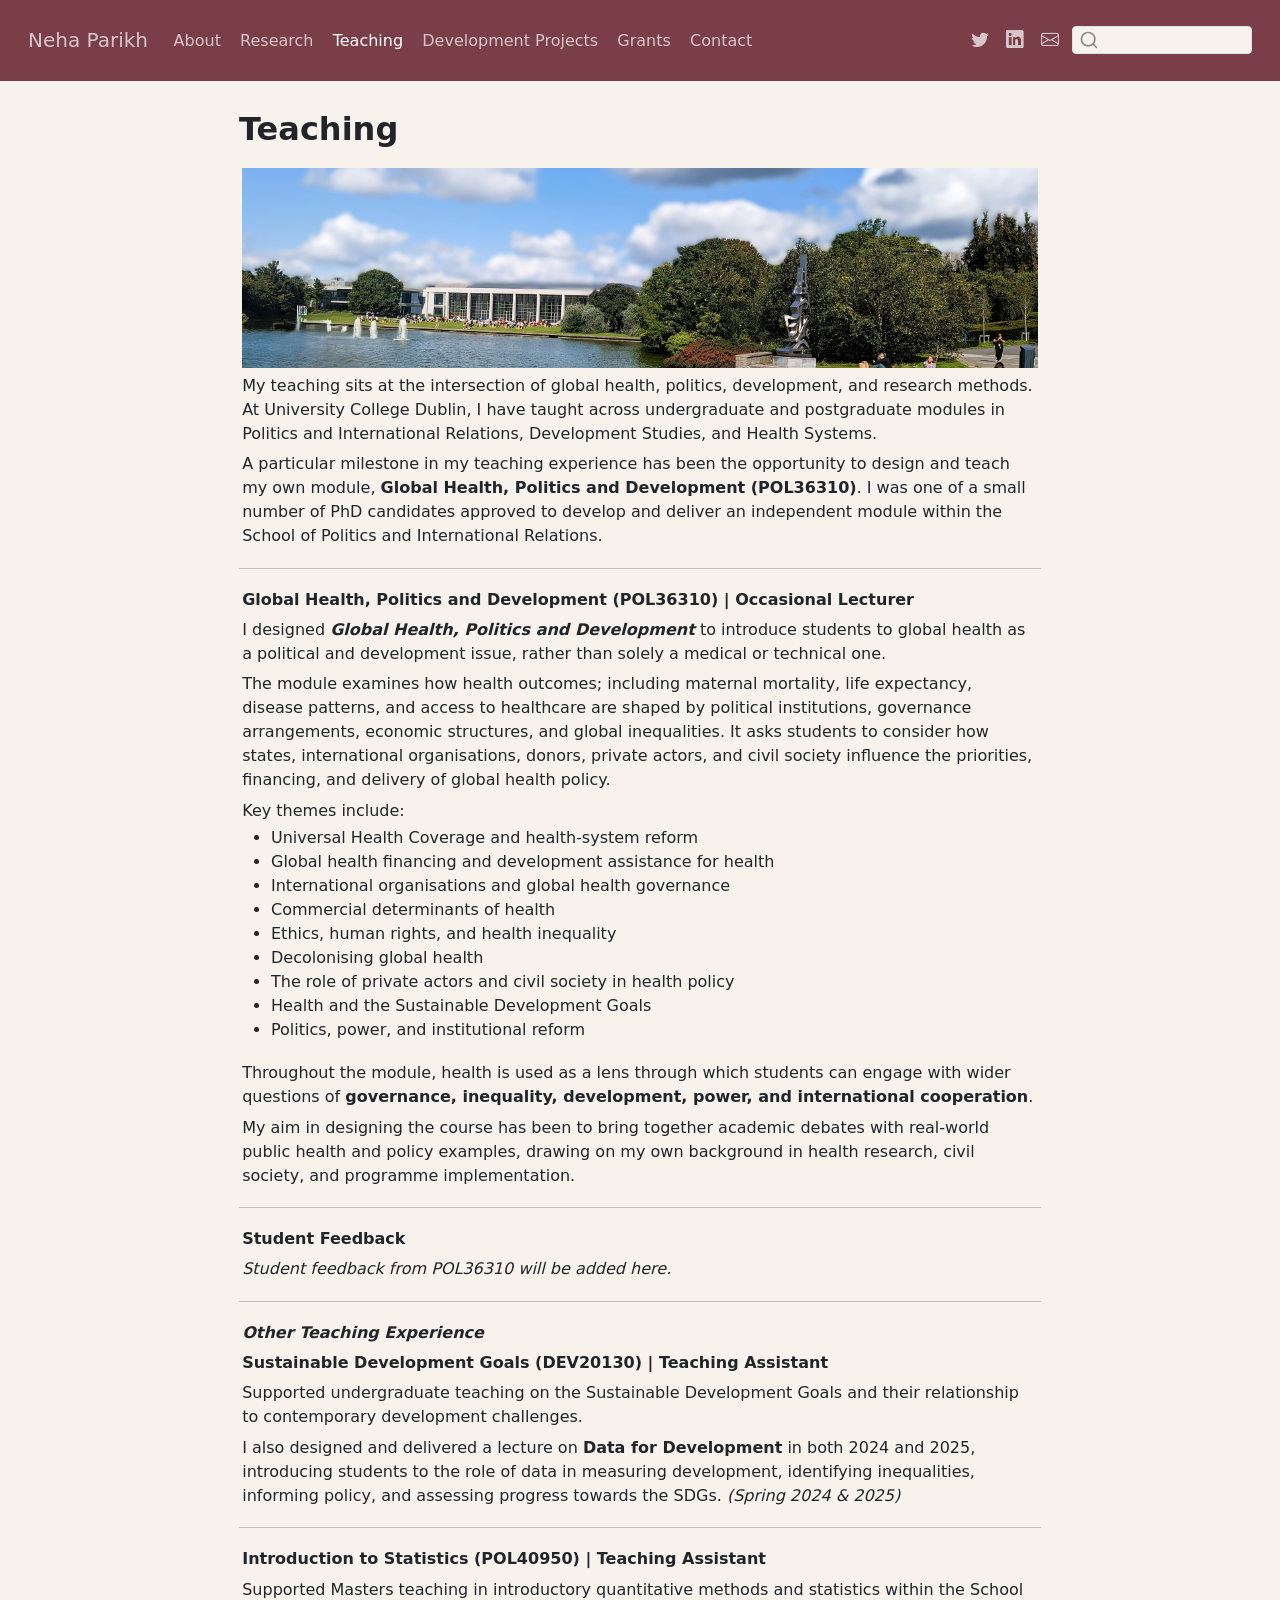
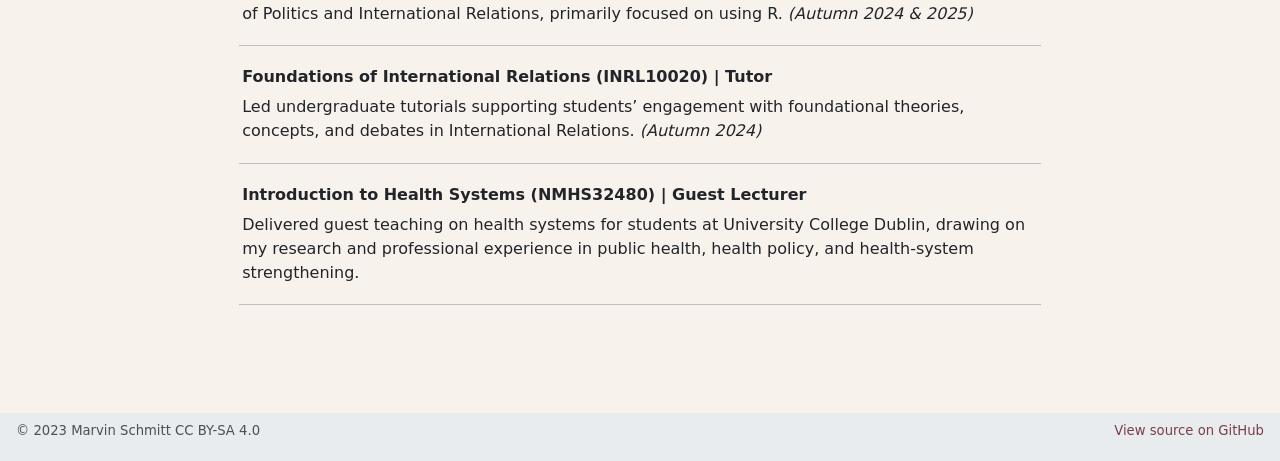
==== docs/teaching/index.html @ 9b9ae238 "Add files via upload" ====
<!DOCTYPE html>
<html xmlns="http://www.w3.org/1999/xhtml" lang="en" xml:lang="en"><head>

<meta charset="utf-8">
<meta name="generator" content="quarto-1.10.18">

<meta name="viewport" content="width=device-width, initial-scale=1.0, user-scalable=yes">


<title>Teaching – Neha Parikh</title>
<style>
/* Default styles provided by pandoc.
** See https://pandoc.org/MANUAL.html#variables-for-html for config info.
*/
span.smallcaps{font-variant: small-caps;}
div.columns{display: flex; gap: 1.5em;}
div.column{flex: auto;}
@media screen {
div.columns{gap: min(4vw, 1.5em);}
div.column{overflow-x: auto;}
}
div.hanging-indent{margin-left: 1.5em; text-indent: -1.5em;}
ul.task-list{list-style: none;}
ul.task-list li input[type="checkbox"] {
  width: 0.8em;
  margin: 0 0.8em 0.2em -1em; /* quarto-specific, see https://github.com/quarto-dev/quarto-cli/issues/4556 */ 
  vertical-align: middle;
}
</style>


<script src="../site_libs/quarto-nav/quarto-nav.js"></script>
<script src="../site_libs/quarto-nav/headroom.min.js"></script>
<script src="../site_libs/clipboard/clipboard.min.js"></script>
<script src="../site_libs/quarto-search/autocomplete.umd.js"></script>
<script src="../site_libs/quarto-search/fuse.min.js"></script>
<script src="../site_libs/quarto-search/quarto-search.js"></script>
<meta name="quarto:offset" content="../">
<link href="../img/np2.svg" rel="icon" type="image/svg+xml">
<script src="../site_libs/quarto-html/quarto.js" type="module"></script>
<script src="../site_libs/quarto-html/tabsets/tabsets.js" type="module"></script>
<script src="../site_libs/quarto-html/popper.min.js"></script>
<script src="../site_libs/quarto-html/tippy.umd.min.js"></script>
<link href="../site_libs/quarto-html/tippy.css" rel="stylesheet">
<link href="../site_libs/quarto-html/quarto-syntax-highlighting-64a204ab8560d761af7679ceaba22944.css" rel="stylesheet" id="quarto-text-highlighting-styles">
<script src="../site_libs/bootstrap/bootstrap.min.js"></script>
<link href="../site_libs/bootstrap/bootstrap-icons.css" rel="stylesheet">
<link href="../site_libs/bootstrap/bootstrap-d27e4caa25865ff4761397e481066e6b.min.css" rel="stylesheet" append-hash="true" id="quarto-bootstrap" data-mode="light">
<script id="quarto-search-options" type="application/json">{
  "location": "navbar",
  "copy-button": false,
  "collapse-after": 3,
  "panel-placement": "end",
  "type": "textbox",
  "limit": 50,
  "keyboard-shortcut": [
    "f",
    "/",
    "s"
  ],
  "language": {
    "search-no-results-text": "No results",
    "search-matching-documents-text": "matching documents",
    "search-copy-link-title": "Copy link to search",
    "search-hide-matches-text": "Hide additional matches",
    "search-more-match-text": "more match in this document",
    "search-more-matches-text": "more matches in this document",
    "search-clear-button-title": "Clear",
    "search-text-placeholder": "",
    "search-detached-cancel-button-title": "Cancel",
    "search-submit-button-title": "Submit",
    "search-label": "Search"
  }
}</script>


</head>

<body class="nav-fixed fullcontent quarto-light">

<div id="quarto-search-results"></div>
  <header id="quarto-header" class="headroom fixed-top">
    <nav class="navbar navbar-expand-lg " data-bs-theme="dark">
      <div class="navbar-container container-fluid">
      <div class="navbar-brand-container mx-auto">
    <a class="navbar-brand" href="../index.html">
    <span class="navbar-title">Neha Parikh</span>
    </a>
  </div>
            <div id="quarto-search" class="" title="Search"></div>
          <button class="navbar-toggler" type="button" data-bs-toggle="collapse" data-bs-target="#navbarCollapse" aria-controls="navbarCollapse" role="menu" aria-expanded="false" aria-label="Toggle navigation" onclick="if (window.quartoToggleHeadroom) { window.quartoToggleHeadroom(); }">
  <span class="navbar-toggler-icon"></span>
</button>
          <div class="collapse navbar-collapse" id="navbarCollapse">
            <ul class="navbar-nav navbar-nav-scroll me-auto">
  <li class="nav-item">
    <a class="nav-link" href="../about/index.html"> 
<span class="menu-text">About</span></a>
  </li>  
  <li class="nav-item">
    <a class="nav-link" href="../research/index.html"> 
<span class="menu-text">Research</span></a>
  </li>  
  <li class="nav-item">
    <a class="nav-link active" href="../teaching/index.html" aria-current="page"> 
<span class="menu-text">Teaching</span></a>
  </li>  
  <li class="nav-item">
    <a class="nav-link" href="../developmentprojects/index.html"> 
<span class="menu-text">Development Projects</span></a>
  </li>  
  <li class="nav-item">
    <a class="nav-link" href="../grants/index.html"> 
<span class="menu-text">Grants</span></a>
  </li>  
  <li class="nav-item">
    <a class="nav-link" href="../contact/index.html"> 
<span class="menu-text">Contact</span></a>
  </li>  
</ul>
            <ul class="navbar-nav navbar-nav-scroll ms-auto">
  <li class="nav-item compact">
    <a class="nav-link" href="https://x.com/caffeinekicks"> <i class="bi bi-twitter" role="img">
</i> 
<span class="menu-text"></span></a>
  </li>  
  <li class="nav-item compact">
    <a class="nav-link" href="https://www.linkedin.com/in/neha-parikh-90764024/"> <i class="bi bi-linkedin" role="img">
</i> 
<span class="menu-text"></span></a>
  </li>  
  <li class="nav-item compact">
    <a class="nav-link" href="mailto:parikh.neha@gmail.com"> <i class="bi bi-envelope" role="img" aria-label="email">
</i> 
<span class="menu-text"></span></a>
  </li>  
</ul>
          </div> <!-- /navcollapse -->
            <div class="quarto-navbar-tools">
</div>
      </div> <!-- /container-fluid -->
    </nav>
</header>
<!-- content -->
<div id="quarto-content" class="quarto-container page-columns page-rows-contents page-layout-article page-navbar">
<!-- sidebar -->
<!-- margin-sidebar -->
    
<!-- main -->
<main class="content" id="quarto-document-content">

<header id="title-block-header" class="quarto-title-block default">
<div class="quarto-title">
<h1 class="title">Teaching</h1>
</div>



<div class="quarto-title-meta">

    
  
    
  </div>
  


</header>


<div class="quarto-layout-panel" data-layout-align="center" data-layout-ncol="1">
<div class="quarto-layout-row">
<div class="quarto-layout-cell" style="flex-basis: 100.0%;justify-content: center;">
<p><img src="teaching.jpg" style="width:100%; height:200px; object-fit:cover; object-position:center;"></p>
</div>
</div>
<div class="quarto-layout-row">
<div class="quarto-layout-cell" style="flex-basis: 100.0%;justify-content: center;">
<p>My teaching sits at the intersection of global health, politics, development, and research methods. At University College Dublin, I have taught across undergraduate and postgraduate modules in Politics and International Relations, Development Studies, and Health Systems.</p>
</div>
</div>
<div class="quarto-layout-row">
<div class="quarto-layout-cell" style="flex-basis: 100.0%;justify-content: center;">
<p>A particular milestone in my teaching experience has been the opportunity to design and teach my own module, <strong>Global Health, Politics and Development (POL36310)</strong>. I was one of a small number of PhD candidates approved to develop and deliver an independent module within the School of Politics and International Relations.</p>
</div>
</div>
<div class="quarto-layout-row">
<div class="quarto-layout-cell" style="flex-basis: 100.0%;justify-content: center;">
<hr>
</div>
</div>
<div class="quarto-layout-row">
<div class="quarto-layout-cell" style="flex-basis: 100.0%;justify-content: center;">
<p><strong>Global Health, Politics and Development (POL36310) | Occasional Lecturer</strong></p>
</div>
</div>
<div class="quarto-layout-row">
<div class="quarto-layout-cell" style="flex-basis: 100.0%;justify-content: center;">
<p>I designed <strong><em>Global Health, Politics and Development</em></strong> to introduce students to global health as a political and development issue, rather than solely a medical or technical one.</p>
</div>
</div>
<div class="quarto-layout-row">
<div class="quarto-layout-cell" style="flex-basis: 100.0%;justify-content: center;">
<p>The module examines how health outcomes; including maternal mortality, life expectancy, disease patterns, and access to healthcare are shaped by political institutions, governance arrangements, economic structures, and global inequalities. It asks students to consider how states, international organisations, donors, private actors, and civil society influence the priorities, financing, and delivery of global health policy.</p>
</div>
</div>
<div class="quarto-layout-row">
<div class="quarto-layout-cell" style="flex-basis: 100.0%;justify-content: center;">
<p>Key themes include:</p>
</div>
</div>
<div class="quarto-layout-row">
<div class="quarto-layout-cell" style="flex-basis: 100.0%;justify-content: center;">
<ul>
<li>Universal Health Coverage and health-system reform</li>
<li>Global health financing and development assistance for health</li>
<li>International organisations and global health governance</li>
<li>Commercial determinants of health</li>
<li>Ethics, human rights, and health inequality</li>
<li>Decolonising global health</li>
<li>The role of private actors and civil society in health policy</li>
<li>Health and the Sustainable Development Goals</li>
<li>Politics, power, and institutional reform</li>
</ul>
</div>
</div>
<div class="quarto-layout-row">
<div class="quarto-layout-cell" style="flex-basis: 100.0%;justify-content: center;">
<p>Throughout the module, health is used as a lens through which students can engage with wider questions of <strong>governance, inequality, development, power, and international cooperation</strong>.</p>
</div>
</div>
<div class="quarto-layout-row">
<div class="quarto-layout-cell" style="flex-basis: 100.0%;justify-content: center;">
<p>My aim in designing the course has been to bring together academic debates with real-world public health and policy examples, drawing on my own background in health research, civil society, and programme implementation.</p>
</div>
</div>
<div class="quarto-layout-row">
<div class="quarto-layout-cell" style="flex-basis: 100.0%;justify-content: center;">
<hr>
</div>
</div>
<div class="quarto-layout-row">
<div class="quarto-layout-cell" style="flex-basis: 100.0%;justify-content: center;">
<p><strong>Student Feedback</strong></p>
</div>
</div>
<div class="quarto-layout-row">
<div class="quarto-layout-cell" style="flex-basis: 100.0%;justify-content: center;">
<p><em>Student feedback from POL36310 will be added here.</em></p>
</div>
</div>
<div class="quarto-layout-row">
<div class="quarto-layout-cell" style="flex-basis: 100.0%;justify-content: center;">
<hr>
</div>
</div>
<div class="quarto-layout-row">
<div class="quarto-layout-cell" style="flex-basis: 100.0%;justify-content: center;">
<p><strong><em>Other Teaching Experience</em></strong></p>
</div>
</div>
<div class="quarto-layout-row">
<div class="quarto-layout-cell" style="flex-basis: 100.0%;justify-content: center;">
<p><strong>Sustainable Development Goals (DEV20130) | Teaching Assistant </strong></p>
</div>
</div>
<div class="quarto-layout-row">
<div class="quarto-layout-cell" style="flex-basis: 100.0%;justify-content: center;">
<p>Supported undergraduate teaching on the Sustainable Development Goals and their relationship to contemporary development challenges.</p>
</div>
</div>
<div class="quarto-layout-row">
<div class="quarto-layout-cell" style="flex-basis: 100.0%;justify-content: center;">
<p>I also designed and delivered a lecture on <strong>Data for Development</strong> in both 2024 and 2025, introducing students to the role of data in measuring development, identifying inequalities, informing policy, and assessing progress towards the SDGs. <em>(Spring 2024 &amp; 2025)</em></p>
</div>
</div>
<div class="quarto-layout-row">
<div class="quarto-layout-cell" style="flex-basis: 100.0%;justify-content: center;">
<hr>
</div>
</div>
<div class="quarto-layout-row">
<div class="quarto-layout-cell" style="flex-basis: 100.0%;justify-content: center;">
<p><strong>Introduction to Statistics (POL40950) | Teaching Assistant </strong></p>
</div>
</div>
<div class="quarto-layout-row">
<div class="quarto-layout-cell" style="flex-basis: 100.0%;justify-content: center;">
<p>Supported Masters teaching in introductory quantitative methods and statistics within the School of Politics and International Relations, primarily focused on using R. <em>(Autumn 2024 &amp; 2025)</em></p>
</div>
</div>
<div class="quarto-layout-row">
<div class="quarto-layout-cell" style="flex-basis: 100.0%;justify-content: center;">
<hr>
</div>
</div>
<div class="quarto-layout-row">
<div class="quarto-layout-cell" style="flex-basis: 100.0%;justify-content: center;">
<p><strong>Foundations of International Relations (INRL10020) | Tutor</strong></p>
</div>
</div>
<div class="quarto-layout-row">
<div class="quarto-layout-cell" style="flex-basis: 100.0%;justify-content: center;">
<p>Led undergraduate tutorials supporting students’ engagement with foundational theories, concepts, and debates in International Relations. <em>(Autumn 2024)</em></p>
</div>
</div>
<div class="quarto-layout-row">
<div class="quarto-layout-cell" style="flex-basis: 100.0%;justify-content: center;">
<hr>
</div>
</div>
<div class="quarto-layout-row">
<div class="quarto-layout-cell" style="flex-basis: 100.0%;justify-content: center;">
<p><strong>Introduction to Health Systems (NMHS32480) | Guest Lecturer</strong></p>
</div>
</div>
<div class="quarto-layout-row">
<div class="quarto-layout-cell" style="flex-basis: 100.0%;justify-content: center;">
<p>Delivered guest teaching on health systems for students at University College Dublin, drawing on my research and professional experience in public health, health policy, and health-system strengthening.</p>
</div>
</div>
<div class="quarto-layout-row">
<div class="quarto-layout-cell" style="flex-basis: 100.0%;justify-content: center;">
<hr>
</div>
</div>
</div>



</main> <!-- /main -->
<script id="quarto-html-after-body" type="application/javascript">
  window.document.addEventListener("DOMContentLoaded", function (event) {
    const isCodeAnnotation = (el) => {
      for (const clz of el.classList) {
        if (clz.startsWith('code-annotation-')) {                     
          return true;
        }
      }
      return false;
    }
    const onCopySuccess = function(e) {
      // button target
      const button = e.trigger;
      // don't keep focus
      button.blur();
      // flash "checked"
      button.classList.add('code-copy-button-checked');
      var currentTitle = button.getAttribute("title");
      button.setAttribute("title", "Copied!");
      let tooltip;
      if (window.bootstrap) {
        button.setAttribute("data-bs-toggle", "tooltip");
        button.setAttribute("data-bs-placement", "left");
        button.setAttribute("data-bs-title", "Copied!");
        tooltip = new bootstrap.Tooltip(button, 
          { trigger: "manual", 
            customClass: "code-copy-button-tooltip",
            offset: [0, -8]});
        tooltip.show();    
      }
      setTimeout(function() {
        if (tooltip) {
          tooltip.hide();
          button.removeAttribute("data-bs-title");
          button.removeAttribute("data-bs-toggle");
          button.removeAttribute("data-bs-placement");
        }
        button.setAttribute("title", currentTitle);
        button.classList.remove('code-copy-button-checked');
      }, 1000);
      // clear code selection
      e.clearSelection();
    }
    const getTextToCopy = function(trigger) {
      const outerScaffold = trigger.parentElement.cloneNode(true);
      const codeEl = outerScaffold.querySelector('code');
      for (const childEl of codeEl.children) {
        if (isCodeAnnotation(childEl)) {
          childEl.remove();
        }
      }
      return codeEl.innerText;
    }
    const clipboard = new window.ClipboardJS('.code-copy-button:not([data-in-quarto-modal])', {
      text: getTextToCopy
    });
    clipboard.on('success', onCopySuccess);
    if (window.document.getElementById('quarto-embedded-source-code-modal')) {
      const clipboardModal = new window.ClipboardJS('.code-copy-button[data-in-quarto-modal]', {
        text: getTextToCopy,
        container: window.document.getElementById('quarto-embedded-source-code-modal')
      });
      clipboardModal.on('success', onCopySuccess);
    }
      var localhostRegex = new RegExp(/^(?:http|https):\/\/localhost\:?[0-9]*\//);
      var mailtoRegex = new RegExp(/^mailto:/);
        var filterRegex = new RegExp("https:\/\/neha-parikh\.com");
      var isInternal = (href) => {
          return filterRegex.test(href) || localhostRegex.test(href) || mailtoRegex.test(href);
      }
      // Inspect non-navigation links and adorn them if external
     var links = window.document.querySelectorAll('a[href]:not(.nav-link):not(.navbar-brand):not(.toc-action):not(.sidebar-link):not(.sidebar-item-toggle):not(.pagination-link):not(.no-external):not([aria-hidden]):not(.dropdown-item):not(.quarto-navigation-tool):not(.about-link)');
      for (var i=0; i<links.length; i++) {
        const link = links[i];
        if (!isInternal(link.href)) {
          // undo the damage that might have been done by quarto-nav.js in the case of
          // links that we want to consider external
          if (link.dataset.originalHref !== undefined) {
            link.href = link.dataset.originalHref;
          }
        }
      }
    function tippyHover(el, contentFn, onTriggerFn, onUntriggerFn) {
      const config = {
        allowHTML: true,
        maxWidth: 500,
        delay: 100,
        arrow: false,
        appendTo: function(el) {
            return el.parentElement;
        },
        interactive: true,
        interactiveBorder: 10,
        theme: 'quarto',
        placement: 'bottom-start',
      };
      if (contentFn) {
        config.content = contentFn;
      }
      if (onTriggerFn) {
        config.onTrigger = onTriggerFn;
      }
      if (onUntriggerFn) {
        config.onUntrigger = onUntriggerFn;
      }
      window.tippy(el, config); 
    }
    const noterefs = window.document.querySelectorAll('a[role="doc-noteref"]');
    for (var i=0; i<noterefs.length; i++) {
      const ref = noterefs[i];
      tippyHover(ref, function() {
        // use id or data attribute instead here
        let href = ref.getAttribute('data-footnote-href') || ref.getAttribute('href');
        try { href = new URL(href).hash; } catch {}
        const id = href.replace(/^#\/?/, "");
        const note = window.document.getElementById(id);
        if (note) {
          return note.innerHTML;
        } else {
          return "";
        }
      });
    }
    const xrefs = window.document.querySelectorAll('a.quarto-xref');
    const processXRef = (id, note) => {
      // Strip column container classes
      const stripColumnClz = (el) => {
        el.classList.remove("page-full", "page-columns");
        if (el.children) {
          for (const child of el.children) {
            stripColumnClz(child);
          }
        }
      }
      stripColumnClz(note)
      if (id === null || id.startsWith('sec-')) {
        // Special case sections, only their first couple elements
        const container = document.createElement("div");
        if (note.children && note.children.length > 2) {
          container.appendChild(note.children[0].cloneNode(true));
          for (let i = 1; i < note.children.length; i++) {
            const child = note.children[i];
            if (child.tagName === "P" && child.innerText === "") {
              continue;
            } else {
              container.appendChild(child.cloneNode(true));
              break;
            }
          }
          if (window.Quarto?.typesetMath) {
            window.Quarto.typesetMath(container);
          }
          return container.innerHTML
        } else {
          if (window.Quarto?.typesetMath) {
            window.Quarto.typesetMath(note);
          }
          return note.innerHTML;
        }
      } else {
        // Remove any anchor links if they are present
        const anchorLink = note.querySelector('a.anchorjs-link');
        if (anchorLink) {
          anchorLink.remove();
        }
        if (window.Quarto?.typesetMath) {
          window.Quarto.typesetMath(note);
        }
        if (note.classList.contains("callout")) {
          return note.outerHTML;
        } else {
          return note.innerHTML;
        }
      }
    }
    for (var i=0; i<xrefs.length; i++) {
      const xref = xrefs[i];
      tippyHover(xref, undefined, function(instance) {
        instance.disable();
        let url = xref.getAttribute('href');
        let hash = undefined; 
        if (url.startsWith('#')) {
          hash = url;
        } else {
          try { hash = new URL(url).hash; } catch {}
        }
        if (hash) {
          const id = hash.replace(/^#\/?/, "");
          const note = window.document.getElementById(id);
          if (note !== null) {
            try {
              const html = processXRef(id, note.cloneNode(true));
              instance.setContent(html);
            } finally {
              instance.enable();
              instance.show();
            }
          } else {
            // See if we can fetch this
            fetch(url.split('#')[0])
            .then(res => res.text())
            .then(html => {
              const parser = new DOMParser();
              const htmlDoc = parser.parseFromString(html, "text/html");
              const note = htmlDoc.getElementById(id);
              if (note !== null) {
                const html = processXRef(id, note);
                instance.setContent(html);
              } 
            }).finally(() => {
              instance.enable();
              instance.show();
            });
          }
        } else {
          // See if we can fetch a full url (with no hash to target)
          // This is a special case and we should probably do some content thinning / targeting
          fetch(url)
          .then(res => res.text())
          .then(html => {
            const parser = new DOMParser();
            const htmlDoc = parser.parseFromString(html, "text/html");
            const note = htmlDoc.querySelector('main.content');
            if (note !== null) {
              // This should only happen for chapter cross references
              // (since there is no id in the URL)
              // remove the first header
              if (note.children.length > 0 && note.children[0].tagName === "HEADER") {
                note.children[0].remove();
              }
              const html = processXRef(null, note);
              instance.setContent(html);
            } 
          }).finally(() => {
            instance.enable();
            instance.show();
          });
        }
      }, function(instance) {
      });
    }
        let selectedAnnoteEl;
        const selectorForAnnotation = ( cell, annotation) => {
          let cellAttr = 'data-code-cell="' + cell + '"';
          let lineAttr = 'data-code-annotation="' +  annotation + '"';
          const selector = 'span[' + cellAttr + '][' + lineAttr + ']';
          return selector;
        }
        const selectCodeLines = (annoteEl) => {
          const doc = window.document;
          const targetCell = annoteEl.getAttribute("data-target-cell");
          const targetAnnotation = annoteEl.getAttribute("data-target-annotation");
          const annoteSpan = window.document.querySelector(selectorForAnnotation(targetCell, targetAnnotation));
          const lines = annoteSpan.getAttribute("data-code-lines").split(",");
          const lineIds = lines.map((line) => {
            return targetCell + "-" + line;
          })
          let top = null;
          let height = null;
          let parent = null;
          if (lineIds.length > 0) {
              //compute the position of the single el (top and bottom and make a div)
              const el = window.document.getElementById(lineIds[0]);
              top = el.offsetTop;
              height = el.offsetHeight;
              parent = el.parentElement.parentElement;
            if (lineIds.length > 1) {
              const lastEl = window.document.getElementById(lineIds[lineIds.length - 1]);
              const bottom = lastEl.offsetTop + lastEl.offsetHeight;
              height = bottom - top;
            }
            if (top !== null && height !== null && parent !== null) {
              // cook up a div (if necessary) and position it 
              let div = window.document.getElementById("code-annotation-line-highlight");
              if (div === null) {
                div = window.document.createElement("div");
                div.setAttribute("id", "code-annotation-line-highlight");
                div.style.position = 'absolute';
                parent.appendChild(div);
              }
              div.style.top = top - 2 + "px";
              div.style.height = height + 4 + "px";
              div.style.left = 0;
              let gutterDiv = window.document.getElementById("code-annotation-line-highlight-gutter");
              if (gutterDiv === null) {
                gutterDiv = window.document.createElement("div");
                gutterDiv.setAttribute("id", "code-annotation-line-highlight-gutter");
                gutterDiv.style.position = 'absolute';
                const codeCell = window.document.getElementById(targetCell);
                const gutter = codeCell.querySelector('.code-annotation-gutter');
                gutter.appendChild(gutterDiv);
              }
              gutterDiv.style.top = top - 2 + "px";
              gutterDiv.style.height = height + 4 + "px";
            }
            selectedAnnoteEl = annoteEl;
          }
        };
        const unselectCodeLines = () => {
          const elementsIds = ["code-annotation-line-highlight", "code-annotation-line-highlight-gutter"];
          elementsIds.forEach((elId) => {
            const div = window.document.getElementById(elId);
            if (div) {
              div.remove();
            }
          });
          selectedAnnoteEl = undefined;
        };
          // Handle positioning of the toggle
      window.addEventListener(
        "resize",
        throttle(() => {
          elRect = undefined;
          if (selectedAnnoteEl) {
            selectCodeLines(selectedAnnoteEl);
          }
        }, 10)
      );
      function throttle(fn, ms) {
      let throttle = false;
      let timer;
        return (...args) => {
          if(!throttle) { // first call gets through
              fn.apply(this, args);
              throttle = true;
          } else { // all the others get throttled
              if(timer) clearTimeout(timer); // cancel #2
              timer = setTimeout(() => {
                fn.apply(this, args);
                timer = throttle = false;
              }, ms);
          }
        };
      }
        // Attach click handler to the DT
        const annoteDls = window.document.querySelectorAll('dt[data-target-cell]');
        for (const annoteDlNode of annoteDls) {
          annoteDlNode.addEventListener('click', (event) => {
            const clickedEl = event.target;
            if (clickedEl !== selectedAnnoteEl) {
              unselectCodeLines();
              const activeEl = window.document.querySelector('dt[data-target-cell].code-annotation-active');
              if (activeEl) {
                activeEl.classList.remove('code-annotation-active');
              }
              selectCodeLines(clickedEl);
              clickedEl.classList.add('code-annotation-active');
            } else {
              // Unselect the line
              unselectCodeLines();
              clickedEl.classList.remove('code-annotation-active');
            }
          });
        }
    const findCites = (el) => {
      const parentEl = el.parentElement;
      if (parentEl) {
        const cites = parentEl.dataset.cites;
        if (cites) {
          return {
            el,
            cites: cites.split(' ')
          };
        } else {
          return findCites(el.parentElement)
        }
      } else {
        return undefined;
      }
    };
    var bibliorefs = window.document.querySelectorAll('a[role="doc-biblioref"]');
    for (var i=0; i<bibliorefs.length; i++) {
      const ref = bibliorefs[i];
      const citeInfo = findCites(ref);
      if (citeInfo) {
        tippyHover(citeInfo.el, function() {
          var popup = window.document.createElement('div');
          citeInfo.cites.forEach(function(cite) {
            var citeDiv = window.document.createElement('div');
            citeDiv.classList.add('hanging-indent');
            citeDiv.classList.add('csl-entry');
            var biblioDiv = window.document.getElementById('ref-' + cite);
            if (biblioDiv) {
              citeDiv.innerHTML = biblioDiv.innerHTML;
            }
            popup.appendChild(citeDiv);
          });
          return popup.innerHTML;
        });
      }
    }
  });
  </script>
</div> <!-- /content -->
<footer class="footer">
  <div class="nav-footer">
    <div class="nav-footer-left">
<p><span class="faux-block">© 2023 Marvin Schmitt CC BY-SA 4.0</span></p>
</div>   
    <div class="nav-footer-center">
      &nbsp;
    </div>
    <div class="nav-footer-right">
<p><span class="faux-block"><a href="https://github.com/marvinschmitt/quarto-website-template/">View source on GitHub</a></span></p>
</div>
  </div>
</footer>




</body></html>
---- docs/site_libs/quarto-html/tippy.css ----
.tippy-box[data-animation=fade][data-state=hidden]{opacity:0}[data-tippy-root]{max-width:calc(100vw - 10px)}.tippy-box{position:relative;background-color:#333;color:#fff;border-radius:4px;font-size:14px;line-height:1.4;white-space:normal;outline:0;transition-property:transform,visibility,opacity}.tippy-box[data-placement^=top]>.tippy-arrow{bottom:0}.tippy-box[data-placement^=top]>.tippy-arrow:before{bottom:-7px;left:0;border-width:8px 8px 0;border-top-color:initial;transform-origin:center top}.tippy-box[data-placement^=bottom]>.tippy-arrow{top:0}.tippy-box[data-placement^=bottom]>.tippy-arrow:before{top:-7px;left:0;border-width:0 8px 8px;border-bottom-color:initial;transform-origin:center bottom}.tippy-box[data-placement^=left]>.tippy-arrow{right:0}.tippy-box[data-placement^=left]>.tippy-arrow:before{border-width:8px 0 8px 8px;border-left-color:initial;right:-7px;transform-origin:center left}.tippy-box[data-placement^=right]>.tippy-arrow{left:0}.tippy-box[data-placement^=right]>.tippy-arrow:before{left:-7px;border-width:8px 8px 8px 0;border-right-color:initial;transform-origin:center right}.tippy-box[data-inertia][data-state=visible]{transition-timing-function:cubic-bezier(.54,1.5,.38,1.11)}.tippy-arrow{width:16px;height:16px;color:#333}.tippy-arrow:before{content:"";position:absolute;border-color:transparent;border-style:solid}.tippy-content{position:relative;padding:5px 9px;z-index:1}
---- docs/site_libs/quarto-html/quarto-syntax-highlighting-64a204ab8560d761af7679ceaba22944.css ----
/* quarto syntax highlight colors */
:root {
  --quarto-hl-ot-color: #003B4F;
  --quarto-hl-at-color: #657422;
  --quarto-hl-ss-color: #20794D;
  --quarto-hl-an-color: #5E5E5E;
  --quarto-hl-fu-color: #4758AB;
  --quarto-hl-st-color: #20794D;
  --quarto-hl-cf-color: #003B4F;
  --quarto-hl-op-color: #5E5E5E;
  --quarto-hl-er-color: #AD0000;
  --quarto-hl-bn-color: #AD0000;
  --quarto-hl-al-color: #AD0000;
  --quarto-hl-va-color: #111111;
  --quarto-hl-bu-color: inherit;
  --quarto-hl-ex-color: inherit;
  --quarto-hl-pp-color: #AD0000;
  --quarto-hl-in-color: #5E5E5E;
  --quarto-hl-vs-color: #20794D;
  --quarto-hl-wa-color: #5E5E5E;
  --quarto-hl-do-color: #5E5E5E;
  --quarto-hl-im-color: #00769E;
  --quarto-hl-ch-color: #20794D;
  --quarto-hl-dt-color: #AD0000;
  --quarto-hl-fl-color: #AD0000;
  --quarto-hl-co-color: #5E5E5E;
  --quarto-hl-cv-color: #5E5E5E;
  --quarto-hl-cn-color: #8f5902;
  --quarto-hl-sc-color: #5E5E5E;
  --quarto-hl-dv-color: #AD0000;
  --quarto-hl-kw-color: #003B4F;
}

/* other quarto variables */
:root {
  --quarto-font-monospace: SFMono-Regular, Menlo, Monaco, Consolas, "Liberation Mono", "Courier New", monospace;
}

/* syntax highlight based on Pandoc's rules */
pre > code.sourceCode > span {
  color: #003B4F;
}

code.sourceCode > span {
  color: #003B4F;
}

div.sourceCode,
div.sourceCode pre.sourceCode {
  color: #003B4F;
}

/* Normal */
code span {
  color: #003B4F;
}

/* Alert */
code span.al {
  color: #AD0000;
  font-style: inherit;
}

/* Annotation */
code span.an {
  color: #5E5E5E;
  font-style: inherit;
}

/* Attribute */
code span.at {
  color: #657422;
  font-style: inherit;
}

/* BaseN */
code span.bn {
  color: #AD0000;
  font-style: inherit;
}

/* BuiltIn */
code span.bu {
  font-style: inherit;
}

/* ControlFlow */
code span.cf {
  color: #003B4F;
  font-weight: bold;
  font-style: inherit;
}

/* Char */
code span.ch {
  color: #20794D;
  font-style: inherit;
}

/* Constant */
code span.cn {
  color: #8f5902;
  font-style: inherit;
}

/* Comment */
code span.co {
  color: #5E5E5E;
  font-style: inherit;
}

/* CommentVar */
code span.cv {
  color: #5E5E5E;
  font-style: italic;
}

/* Documentation */
code span.do {
  color: #5E5E5E;
  font-style: italic;
}

/* DataType */
code span.dt {
  color: #AD0000;
  font-style: inherit;
}

/* DecVal */
code span.dv {
  color: #AD0000;
  font-style: inherit;
}

/* Error */
code span.er {
  color: #AD0000;
  font-style: inherit;
}

/* Extension */
code span.ex {
  font-style: inherit;
}

/* Float */
code span.fl {
  color: #AD0000;
  font-style: inherit;
}

/* Function */
code span.fu {
  color: #4758AB;
  font-style: inherit;
}

/* Import */
code span.im {
  color: #00769E;
  font-style: inherit;
}

/* Information */
code span.in {
  color: #5E5E5E;
  font-style: inherit;
}

/* Keyword */
code span.kw {
  color: #003B4F;
  font-weight: bold;
  font-style: inherit;
}

/* Operator */
code span.op {
  color: #5E5E5E;
  font-style: inherit;
}

/* Other */
code span.ot {
  color: #003B4F;
  font-style: inherit;
}

/* Preprocessor */
code span.pp {
  color: #AD0000;
  font-style: inherit;
}

/* SpecialChar */
code span.sc {
  color: #5E5E5E;
  font-style: inherit;
}

/* SpecialString */
code span.ss {
  color: #20794D;
  font-style: inherit;
}

/* String */
code span.st {
  color: #20794D;
  font-style: inherit;
}

/* Variable */
code span.va {
  color: #111111;
  font-style: inherit;
}

/* VerbatimString */
code span.vs {
  color: #20794D;
  font-style: inherit;
}

/* Warning */
code span.wa {
  color: #5E5E5E;
  font-style: italic;
}

.prevent-inlining {
  content: "</";
}

/*# sourceMappingURL=9d8d5bb603a83b8298b89080a598c93b.css.map */
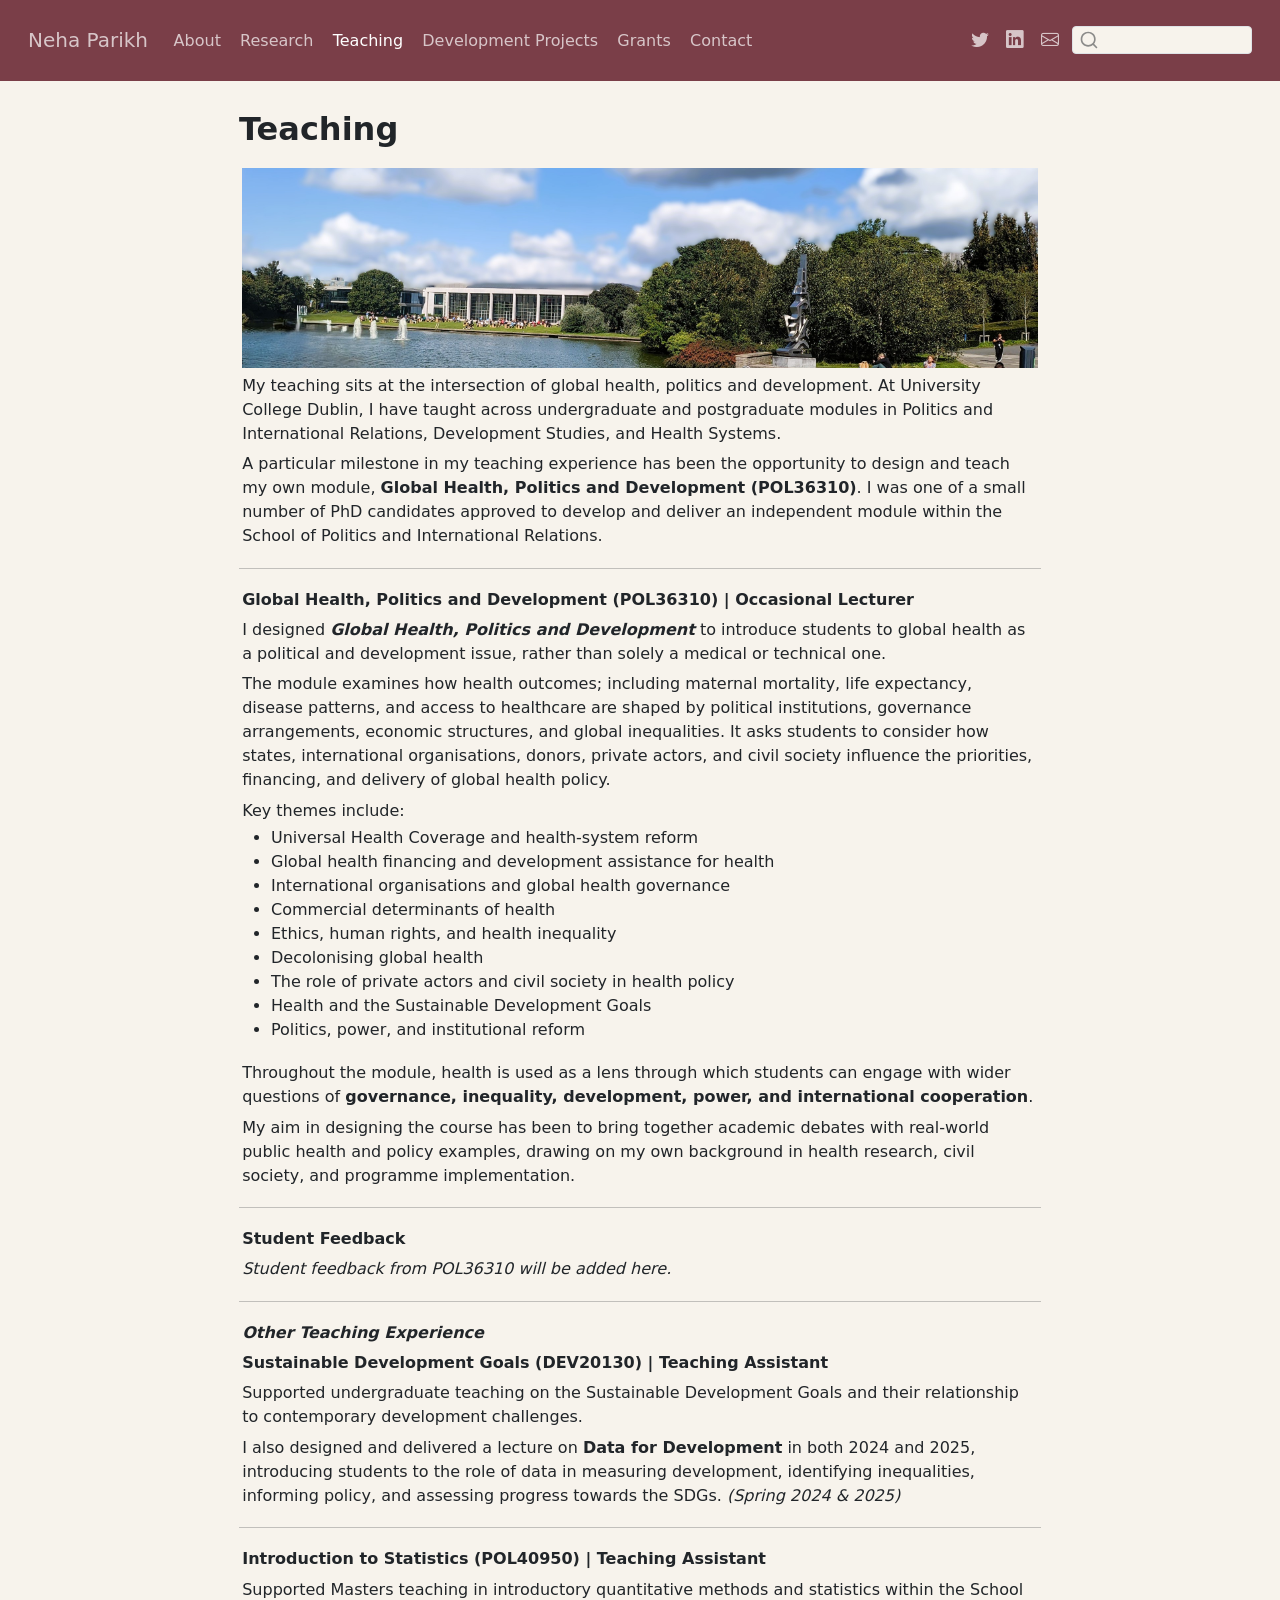
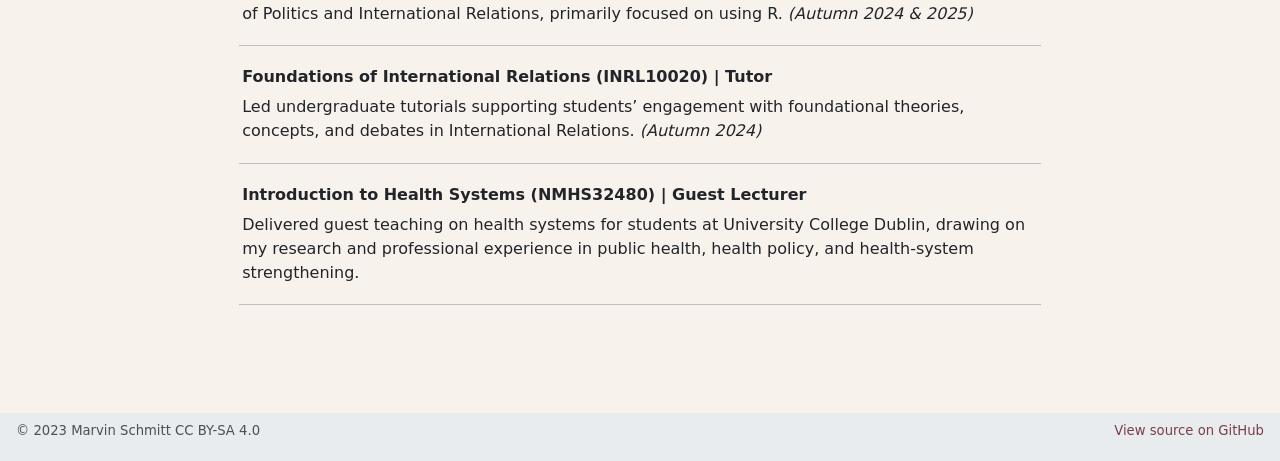
==== commit f61854aa: "Add files via upload" ====
--- a/docs/teaching/index.html
+++ b/docs/teaching/index.html
@@ -168,7 +168,7 @@
 </header>
 
 
-<div class="quarto-layout-panel" data-layout-align="center" data-layout-ncol="1">
+<div class="quarto-layout-panel" data-layout-ncol="1" data-layout-align="center">
 <div class="quarto-layout-row">
 <div class="quarto-layout-cell" style="flex-basis: 100.0%;justify-content: center;">
 <p><img src="teaching.jpg" style="width:100%; height:200px; object-fit:cover; object-position:center;"></p>
@@ -176,7 +176,7 @@
 </div>
 <div class="quarto-layout-row">
 <div class="quarto-layout-cell" style="flex-basis: 100.0%;justify-content: center;">
-<p>My teaching sits at the intersection of global health, politics, development, and research methods. At University College Dublin, I have taught across undergraduate and postgraduate modules in Politics and International Relations, Development Studies, and Health Systems.</p>
+<p>My teaching sits at the intersection of global health, politics and development. At University College Dublin, I have taught across undergraduate and postgraduate modules in Politics and International Relations, Development Studies, and Health Systems.</p>
 </div>
 </div>
 <div class="quarto-layout-row">
